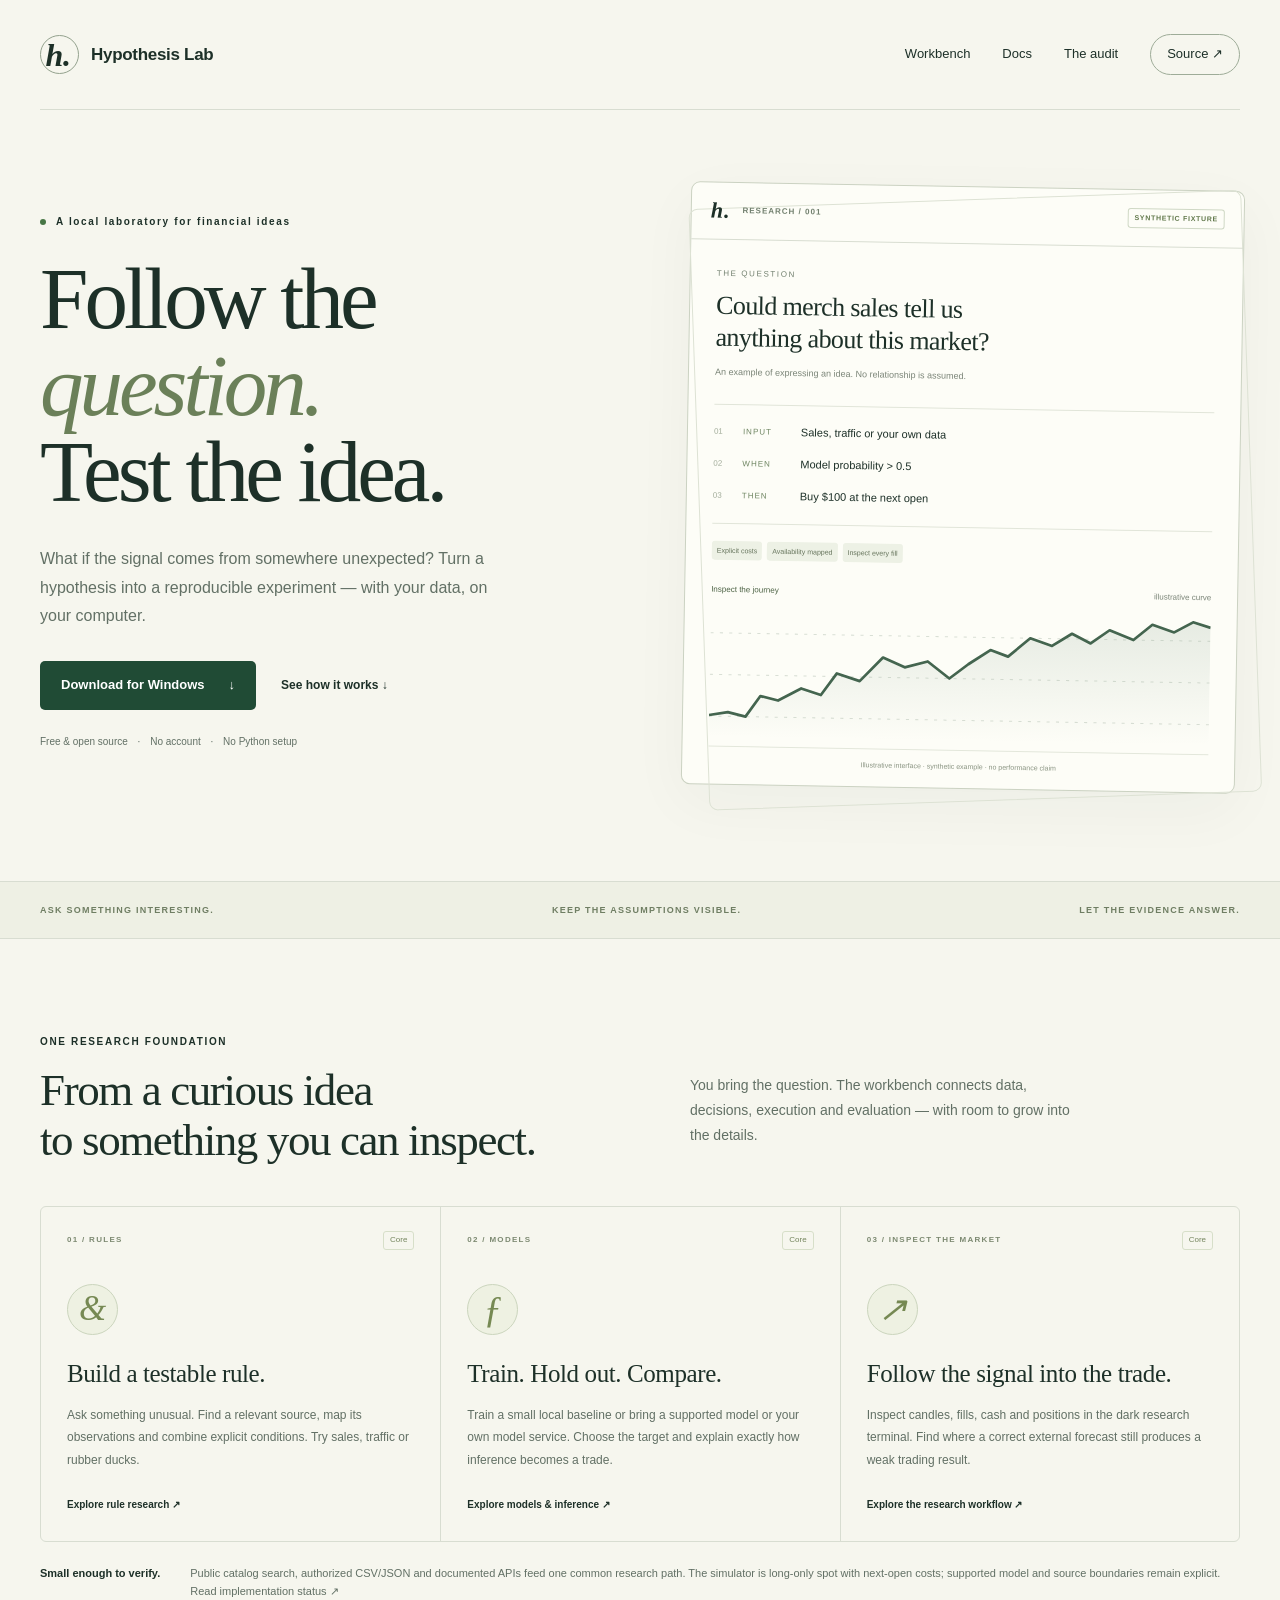
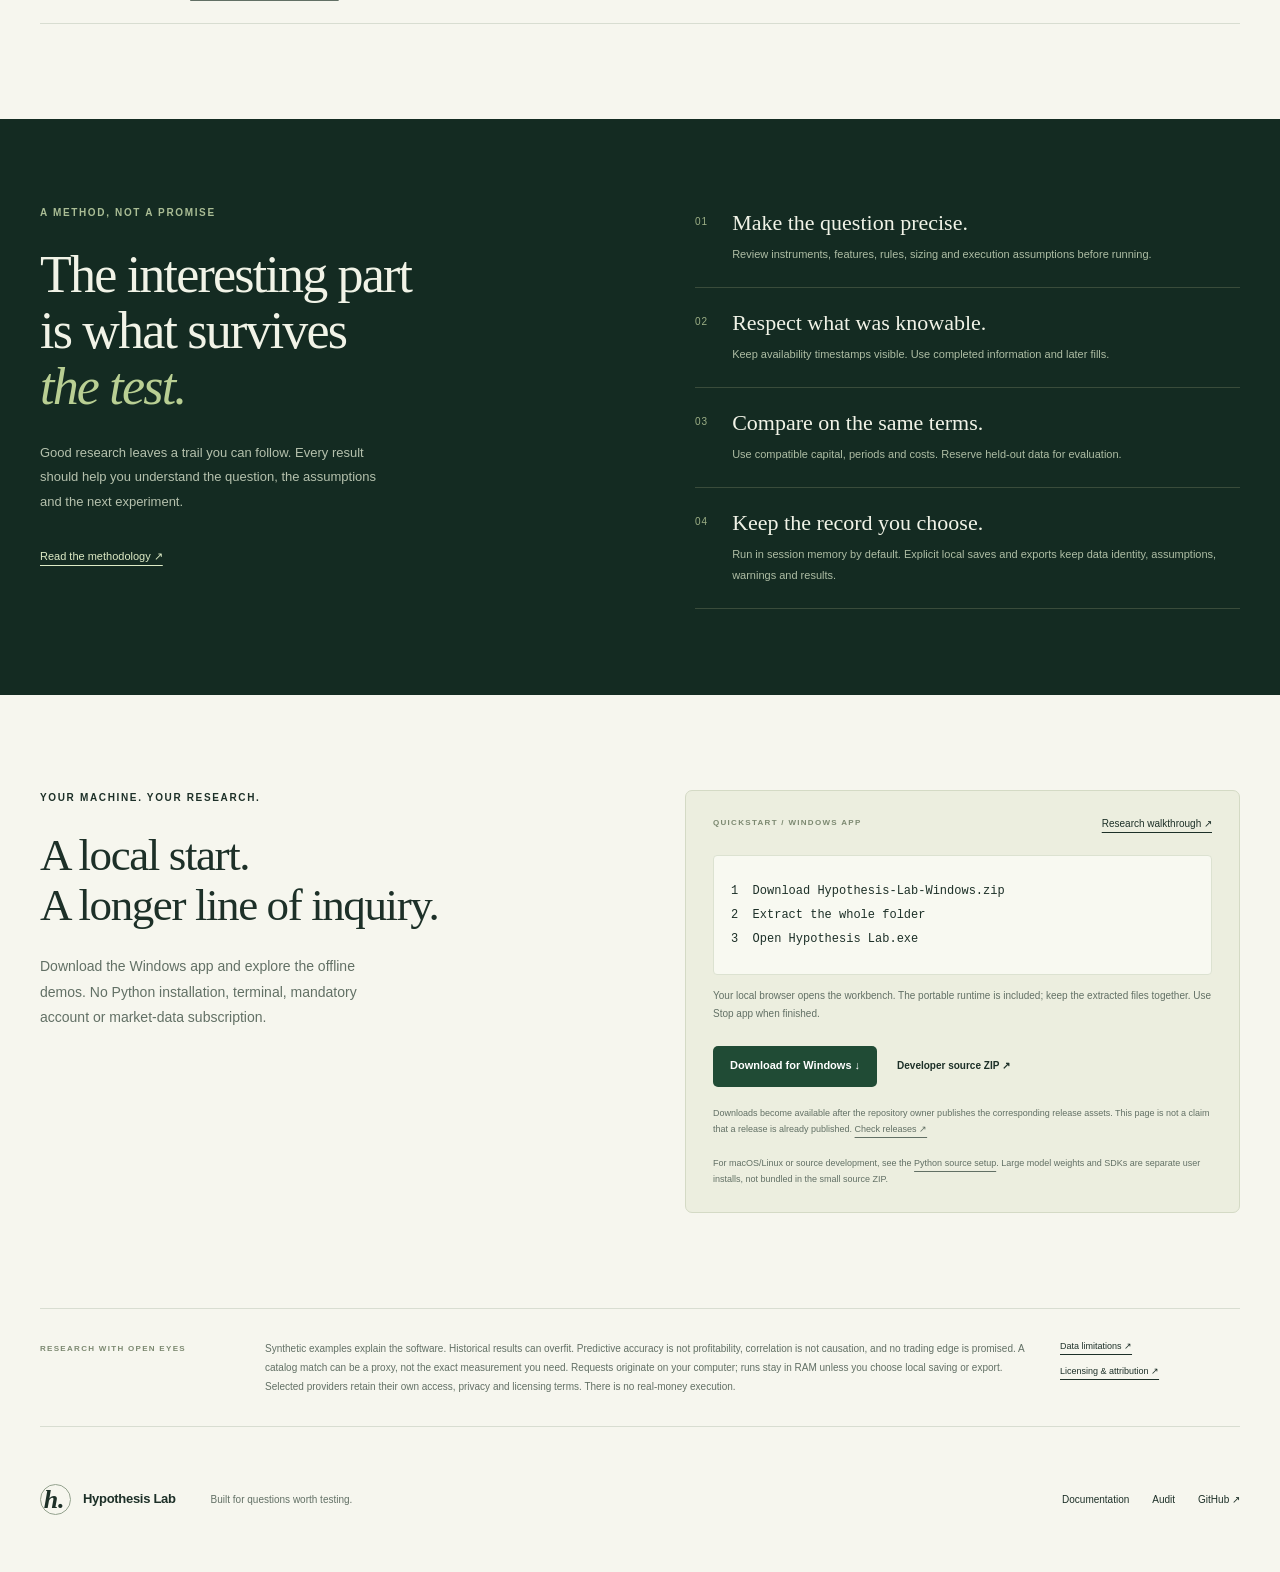
==== site/index.html @ ba2a7794 "New-Version" ====
<!doctype html>
<html lang="en">
<head>
  <meta charset="utf-8">
  <meta name="viewport" content="width=device-width, initial-scale=1">
  <meta name="description" content="Download a free Windows research workbench for unusual financial questions, your own data and models, and inspectable market simulations.">
  <meta name="theme-color" content="#14251f">
  <title>Hypothesis Lab — Follow the question.</title>
  <link rel="stylesheet" href="styles.css">
</head>
<body>
  <header class="topbar wrap">
    <a class="brand" href="index.html" aria-label="Hypothesis Lab home"><span class="mark">h.</span> Hypothesis Lab</a>
    <nav aria-label="Main navigation"><a href="#workbench">Workbench</a><a href="docs/quickstart.html">Docs</a><a href="audit.html">The audit</a><a class="nav-source" href="https://github.com/Cat-logo-in-github/Crypto-Trading-Strategy-Tester">Source <span aria-hidden="true">↗</span></a></nav>
  </header>
  <main>
    <section class="hero wrap">
      <div class="hero-copy">
        <p class="eyebrow"><span class="status-dot"></span> A local laboratory for financial ideas</p>
        <h1>Follow the<br><em>question.</em><br>Test the idea.</h1>
        <p class="hero-intro">What if the signal comes from somewhere unexpected? Turn a hypothesis into a reproducible experiment — with your data, on your computer.</p>
        <div class="hero-actions"><a class="button primary" href="https://github.com/Cat-logo-in-github/Crypto-Trading-Strategy-Tester/releases/latest/download/Hypothesis-Lab-Windows.zip">Download for Windows <span aria-hidden="true">↓</span></a><a class="text-link" href="#inside">See how it works <span aria-hidden="true">↓</span></a></div>
        <p class="hero-foot">Free & open source <span>·</span> No account <span>·</span> No Python setup</p>
      </div>
      <div class="specimen" aria-label="Illustrative strategy workspace using synthetic data">
        <div class="specimen-head"><span class="tiny-mark">h.</span><span>RESEARCH / 001</span><span class="fixture-pill">SYNTHETIC FIXTURE</span></div>
        <div class="specimen-body"><p class="specimen-label">THE QUESTION</p><h2>Could merch sales tell us<br>anything about this market?</h2><p class="specimen-caption">An example of expressing an idea. No relationship is assumed.</p>
          <div class="rule-lines"><div><span class="line-no">01</span><span>INPUT</span><b>Sales, traffic or your own data</b></div><div><span class="line-no">02</span><span>WHEN</span><b>Model probability &gt; 0.5</b></div><div><span class="line-no">03</span><span>THEN</span><b>Buy $100 at the next open</b></div></div>
          <div class="assumption-tags"><span>Explicit costs</span><span>Availability mapped</span><span>Inspect every fill</span></div>
          <div class="specimen-chart"><div class="chart-caption"><span>Inspect the journey</span><span>illustrative curve</span></div><svg viewBox="0 0 480 125" role="img" aria-labelledby="chart-title"><title id="chart-title">Illustrative line chart, not a backtest result</title><defs><linearGradient id="shade" x1="0" y1="0" x2="0" y2="1"><stop stop-color="#8ba491" stop-opacity=".2"/><stop offset="1" stop-color="#8ba491" stop-opacity="0"/></linearGradient></defs><path d="M0 25H480M0 65H480M0 105H480" stroke="#d9dfd5" stroke-dasharray="3 6"/><path d="M0 104 L18 101 35 105 49 85 66 89 88 77 107 83 122 62 144 69 166 46 187 55 209 49 230 65 248 51 269 37 286 43 307 25 328 32 347 20 365 29 383 16 406 25 424 10 445 17 463 7 480 12 L480 125H0Z" fill="url(#shade)"/><path d="M0 104 L18 101 35 105 49 85 66 89 88 77 107 83 122 62 144 69 166 46 187 55 209 49 230 65 248 51 269 37 286 43 307 25 328 32 347 20 365 29 383 16 406 25 424 10 445 17 463 7 480 12" fill="none" stroke="#44654f" stroke-width="2.6" stroke-linejoin="round"/></svg></div>
          <p class="demo-disclaimer">Illustrative interface · synthetic example · no performance claim</p>
        </div>
      </div>
    </section>
    <div class="principle-strip"><div class="wrap"><span>ASK SOMETHING INTERESTING.</span><span>KEEP THE ASSUMPTIONS VISIBLE.</span><span>LET THE EVIDENCE ANSWER.</span></div></div>
    <section class="section wrap" id="workbench">
      <div class="section-heading"><p class="eyebrow">ONE RESEARCH FOUNDATION</p><h2>From a curious idea<br>to something you can inspect.</h2><p>You bring the question. The workbench connects data, decisions, execution and evaluation — with room to grow into the details.</p></div>
      <div class="mode-grid">
        <article class="mode-card"><div class="card-top"><span class="card-index">01 / RULES</span><span class="capability">Core</span></div><div class="card-symbol" aria-hidden="true">&</div><h3>Build a testable rule.</h3><p>Ask something unusual. Find a relevant source, map its observations and combine explicit conditions. Try sales, traffic or rubber ducks.</p><a href="docs/strategy-development.html">Explore rule research <span aria-hidden="true">↗</span></a></article>
        <article class="mode-card"><div class="card-top"><span class="card-index">02 / MODELS</span><span class="capability">Core</span></div><div class="card-symbol model-symbol" aria-hidden="true">ƒ</div><h3>Train. Hold out. Compare.</h3><p>Train a small local baseline or bring a supported model or your own model service. Choose the target and explain exactly how inference becomes a trade.</p><a href="docs/model-inputs.html">Explore models & inference <span aria-hidden="true">↗</span></a></article>
        <article class="mode-card"><div class="card-top"><span class="card-index">03 / INSPECT THE MARKET</span><span class="capability">Core</span></div><div class="card-symbol" aria-hidden="true">↗</div><h3>Follow the signal into the trade.</h3><p>Inspect candles, fills, cash and positions in the dark research terminal. Find where a correct external forecast still produces a weak trading result.</p><a href="docs/research-workflow.html">Explore the research workflow <span aria-hidden="true">↗</span></a></article>
      </div>
      <div class="scope-note"><b>Small enough to verify.</b><p>Public catalog search, authorized CSV/JSON and documented APIs feed one common research path. The simulator is long-only spot with next-open costs; supported model and source boundaries remain explicit. <a href="status.html">Read implementation status ↗</a></p></div>
    </section>
    <section class="method-section" id="inside"><div class="wrap method-layout"><div><p class="eyebrow">A METHOD, NOT A PROMISE</p><h2>The interesting part<br>is what survives<br><em>the test.</em></h2><p>Good research leaves a trail you can follow. Every result should help you understand the question, the assumptions and the next experiment.</p><a class="light-link" href="docs/backtesting-methodology.html">Read the methodology ↗</a></div><ol class="method-steps"><li><span>01</span><div><h3>Make the question precise.</h3><p>Review instruments, features, rules, sizing and execution assumptions before running.</p></div></li><li><span>02</span><div><h3>Respect what was knowable.</h3><p>Keep availability timestamps visible. Use completed information and later fills.</p></div></li><li><span>03</span><div><h3>Compare on the same terms.</h3><p>Use compatible capital, periods and costs. Reserve held-out data for evaluation.</p></div></li><li><span>04</span><div><h3>Keep the record you choose.</h3><p>Run in session memory by default. Explicit local saves and exports keep data identity, assumptions, warnings and results.</p></div></li></ol></div></section>
    <section class="section wrap start-section" id="download"><div class="section-heading"><p class="eyebrow">YOUR MACHINE. YOUR RESEARCH.</p><h2>A local start.<br>A longer line of inquiry.</h2><p>Download the Windows app and explore the offline demos. No Python installation, terminal, mandatory account or market-data subscription.</p></div><div class="install-card"><div class="install-heading"><span class="card-index">QUICKSTART / WINDOWS APP</span><a href="docs/research-workflow.html">Research walkthrough ↗</a></div><pre><code>1  Download Hypothesis-Lab-Windows.zip
2  Extract the whole folder
3  Open Hypothesis Lab.exe</code></pre><p>Your local browser opens the workbench. The portable runtime is included; keep the extracted files together. Use Stop app when finished.</p><div class="install-links"><a class="button primary" href="https://github.com/Cat-logo-in-github/Crypto-Trading-Strategy-Tester/releases/latest/download/Hypothesis-Lab-Windows.zip">Download for Windows ↓</a><a class="text-link" href="https://github.com/Cat-logo-in-github/Crypto-Trading-Strategy-Tester/releases/latest/download/hypothesis-lab.zip">Developer source ZIP ↗</a></div><p class="release-note">Downloads become available after the repository owner publishes the corresponding release assets. This page is not a claim that a release is already published. <a href="https://github.com/Cat-logo-in-github/Crypto-Trading-Strategy-Tester/releases">Check releases ↗</a></p><p class="release-note">For macOS/Linux or source development, see the <a href="docs/quickstart.html">Python source setup</a>. Large model weights and SDKs are separate user installs, not bundled in the small source ZIP.</p></div></section>
    <section class="wrap honesty"><div class="honesty-label">RESEARCH WITH OPEN EYES</div><p>Synthetic examples explain the software. Historical results can overfit. Predictive accuracy is not profitability, correlation is not causation, and no trading edge is promised. A catalog match can be a proxy, not the exact measurement you need. Requests originate on your computer; runs stay in RAM unless you choose local saving or export. Selected providers retain their own access, privacy and licensing terms. There is no real-money execution.</p><div><a href="docs/data-providers.html">Data limitations ↗</a><a href="notice.html">Licensing & attribution ↗</a></div></section>
  </main>
  <footer class="footer wrap"><a class="brand" href="index.html"><span class="mark">h.</span> Hypothesis Lab</a><p>Built for questions worth testing.</p><nav aria-label="Footer"><a href="docs/quickstart.html">Documentation</a><a href="audit.html">Audit</a><a href="https://github.com/Cat-logo-in-github/Crypto-Trading-Strategy-Tester">GitHub ↗</a></nav></footer>
</body>
</html>
---- site/styles.css ----
:root{--ink:#1d3028;--muted:#627065;--paper:#f6f6ee;--line:#d8ddd1;--green:#204b35;--lime:#d4e49d;--serif:Georgia,'Times New Roman',serif;--sans:'Segoe UI',Arial,sans-serif}*{box-sizing:border-box}html{scroll-behavior:smooth}body{margin:0;background:var(--paper);color:var(--ink);font-family:var(--sans);font-size:16px;line-height:1.6}a{color:inherit;text-underline-offset:5px}button,a{-webkit-tap-highlight-color:transparent}a:focus-visible{outline:3px solid #8ca740;outline-offset:5px}.wrap{width:min(1200px,calc(100% - 80px));margin-inline:auto}.topbar{min-height:110px;display:flex;align-items:center;justify-content:space-between;border-bottom:1px solid var(--line)}.brand{display:flex;align-items:center;gap:12px;font-size:17px;font-weight:650;text-decoration:none;letter-spacing:-.3px}.mark{font:italic bold 32px var(--serif);display:inline-grid;place-items:center;width:39px;height:39px;border:1px solid #94a28e;border-radius:50%;line-height:1;padding-right:3px}.topbar nav,.footer nav{display:flex;align-items:center;gap:32px;font-size:13px}.topbar nav a,.footer nav a{text-decoration:none}.nav-source{border:1px solid #9eac98;padding:9px 16px;border-radius:24px}.hero{display:grid;grid-template-columns:1.03fr 1fr;gap:75px;align-items:center;padding-block:76px 92px}.eyebrow{display:flex;align-items:center;gap:10px;letter-spacing:1.65px;font-size:10px;font-weight:700;margin:0 0 26px}.status-dot{width:6px;height:6px;background:#477645;border-radius:50%}.hero h1{font-family:var(--serif);font-size:clamp(61px,6.8vw,87px);font-weight:400;line-height:.99;letter-spacing:-4px;margin:0 0 30px}.hero h1 em,.method-layout h2 em{font-weight:400;color:#6b8059}.hero-intro{max-width:450px;font-size:16px;color:var(--muted);line-height:1.8;margin-bottom:30px}.hero-actions{display:flex;gap:25px;align-items:center}.button{display:inline-flex;align-items:center;justify-content:center;gap:24px;text-decoration:none;font-size:13px;font-weight:600;border-radius:5px;padding:14px 21px;min-height:49px}.primary{background:var(--green);color:#fff}.primary:hover{background:#346044}.text-link{font-size:12px;font-weight:600;text-decoration:none}.hero-foot{font-size:10px;color:var(--muted);margin-top:24px}.hero-foot span{margin-inline:7px}.specimen{background:#fdfdf7;border:1px solid #cbd2c2;border-radius:9px;transform:rotate(1deg);box-shadow:0 18px 60px #1d30280a;position:relative}.specimen:before{content:'';position:absolute;inset:12px -13px -13px 12px;border:1px solid #dde2d4;border-radius:9px;z-index:-1;transform:rotate(-3deg)}.specimen-head{display:flex;gap:12px;align-items:center;padding:15px 19px;border-bottom:1px solid var(--line);font-size:8px;font-weight:700;letter-spacing:1px;color:#72806f}.tiny-mark{font:italic bold 22px var(--serif);color:var(--ink)}.fixture-pill{margin-left:auto;letter-spacing:.7px;border:1px solid #cfd8c5;padding:3px 6px;border-radius:3px;color:#61784b;font-size:7px}.specimen-body{padding:28px 26px 15px}.specimen-label{font-size:8px;letter-spacing:1.6px;color:#72806f;margin:0 0 9px}.specimen h2{font:400 26px/1.25 var(--serif);letter-spacing:-.6px;margin:0 0 10px}.specimen-caption{font-size:9px;color:#7b8578;margin:0 0 25px}.rule-lines{border-block:1px solid #e1e5d9;padding:11px 0}.rule-lines div{display:grid;grid-template-columns:20px 49px 1fr;align-items:center;gap:9px;min-height:32px;font-size:9px}.rule-lines div>span:nth-child(2){font-size:8px;color:#6e8561;letter-spacing:1px}.line-no{font-size:8px;color:#a3ad9b}.rule-lines b{font-weight:500;font-size:11px}.assumption-tags{display:flex;gap:5px;flex-wrap:wrap;margin-block:17px 22px}.assumption-tags span{font-size:7px;background:#edf1e5;border-radius:3px;padding:4px 5px;color:#66745c}.specimen-chart{padding-top:2px}.chart-caption{display:flex;justify-content:space-between;font-size:8px;color:#7b8578;margin-bottom:10px}.chart-caption span:first-child{color:#4d6345}.specimen-chart svg{width:100%;height:auto;display:block}.demo-disclaimer{font-size:7px;text-align:center;color:#8a9482;border-top:1px solid #e3e7db;padding-top:10px;margin:9px 0 0}.principle-strip{border-block:1px solid var(--line);background:#eef0e4}.principle-strip>div{display:flex;justify-content:space-between;gap:15px;padding-block:21px;font-size:9px;letter-spacing:1.25px;font-weight:600;color:#6f7e63}.section{padding-block:95px}.section-heading{display:grid;grid-template-columns:1fr 1fr;gap:12px 100px;margin-bottom:40px}.section-heading .eyebrow{grid-column:1/-1;margin-bottom:3px}.section-heading h2{font:400 45px/1.12 var(--serif);letter-spacing:-1.4px;margin:0}.section-heading>p:last-child{max-width:400px;color:var(--muted);font-size:14px;line-height:1.8;margin:8px 0}.mode-grid{display:grid;grid-template-columns:repeat(3,1fr);border:1px solid var(--line);border-radius:6px;overflow:hidden}.mode-card{padding:24px 26px 28px;display:flex;flex-direction:column;align-items:flex-start}.mode-card+.mode-card{border-left:1px solid var(--line)}.card-top{display:flex;align-items:center;justify-content:space-between;width:100%;gap:10px}.card-index{font-size:8px;letter-spacing:1.3px;color:#7c8971;font-weight:600}.capability{font-size:8px;color:#73845c;border:1px solid #d7dfc9;padding:2px 6px;border-radius:3px}.card-symbol{width:51px;height:51px;border:1px solid #cbd5bd;background:#eef1e2;border-radius:50%;display:grid;place-items:center;font:italic 35px var(--serif);margin-block:34px 24px;color:#768953}.model-symbol{font-size:38px}.mode-card h3{font:400 25px/1.2 var(--serif);letter-spacing:-.4px;margin:0 0 15px}.mode-card p{font-size:12px;line-height:1.9;color:var(--muted);margin:0 0 25px}.mode-card>a{font-size:10px;text-decoration:none;font-weight:600;margin-top:auto}.scope-note{display:flex;gap:30px;border-bottom:1px solid var(--line);padding:23px 0;font-size:11px}.scope-note b{white-space:nowrap;font-weight:600}.scope-note p{color:var(--muted);margin:0;font-size:11px}.scope-note a{white-space:nowrap}.method-section{background:#142b22;color:#f1f3e7;padding-block:86px}.method-layout{display:grid;grid-template-columns:1fr 1fr;gap:110px}.method-layout .eyebrow{color:#aabd95}.method-layout h2{font:400 52px/1.08 var(--serif);letter-spacing:-1.8px;margin:0 0 25px}.method-layout h2 em{color:#b9cf93}.method-layout>div>p:not(.eyebrow){font-size:13px;line-height:1.9;color:#b5c1ad;max-width:355px}.light-link{font-size:11px;display:inline-block;margin-top:20px;color:#deebc6}.method-steps{padding:0;margin:5px 0 0;list-style:none}.method-steps li{display:flex;gap:24px;border-bottom:1px solid #3a4c3b;padding:22px 0}.method-steps li:first-child{padding-top:0}.method-steps li>span{font-size:10px;color:#9caf86;letter-spacing:1px;padding-top:4px}.method-steps h3{font:400 22px var(--serif);margin:0 0 8px}.method-steps p{font-size:11px;color:#aebda4;line-height:1.9;margin:0}.start-section{display:grid;grid-template-columns:1fr 1fr;gap:90px}.start-section .section-heading{display:block;margin:0}.start-section .eyebrow{margin-bottom:24px}.start-section .section-heading>p:last-child{margin-top:24px;max-width:360px}.install-card{background:#eceedf;border:1px solid #d4dac5;border-radius:7px;padding:25px 27px}.install-heading{display:flex;justify-content:space-between;gap:10px;align-items:center}.install-heading>a{font-size:10px}.install-card pre{background:#f8f9f1;padding:23px 17px;border:1px solid #dce2d1;margin:23px 0 12px;border-radius:4px;overflow:auto;font-size:12px;line-height:2}.install-card>p{font-size:10px;color:var(--muted);line-height:1.8}.install-links{display:flex;align-items:center;gap:20px;margin-top:23px}.install-links .button{font-size:11px;padding:11px 17px;min-height:41px}.install-links .text-link{font-size:10px}.install-card .release-note{font-size:9px;margin:18px 0 0}.honesty{border-block:1px solid var(--line);display:grid;grid-template-columns:190px 1fr 180px;gap:35px;padding-block:30px}.honesty-label{font-size:8px;letter-spacing:1.3px;font-weight:700;padding-top:4px;color:#7c8971}.honesty>p{font-size:10px;color:var(--muted);margin:0;line-height:1.9}.honesty>div:last-child{display:flex;flex-direction:column;gap:10px;font-size:9px}.footer{min-height:145px;display:flex;align-items:center;gap:35px}.footer .brand{font-size:13px}.footer .mark{font-size:26px;width:31px;height:31px}.footer>p{font-size:10px;color:var(--muted)}.footer nav{margin-left:auto;font-size:10px;gap:23px}.doc-nav{max-width:1100px;margin:auto;padding:25px 30px;display:flex;align-items:center;justify-content:space-between;border-bottom:1px solid var(--line);gap:20px}.doc-nav nav{display:flex;gap:22px;font-size:12px}.doc-nav nav a{text-decoration:none}.doc-content{max-width:870px;padding:55px 30px 85px;margin:auto}.doc-content h1{font:400 47px/1.15 var(--serif);letter-spacing:-1px;margin:0 0 28px}.doc-content h2{font:400 30px var(--serif);margin:40px 0 15px}.doc-content h3{font:400 24px var(--serif);margin:27px 0 12px}.doc-content p,.doc-content li{font-size:14px;color:#52624e;line-height:1.9}.doc-content code{font-size:12px;background:#e9eddf;padding:2px 4px;border-radius:3px;color:#345131;overflow-wrap:anywhere}.doc-content pre{overflow:auto;padding:20px;background:#e9eddf;border:1px solid #d7dfc9;border-radius:5px;line-height:1.8}.doc-content pre code{padding:0;background:none}.table-wrap{overflow-x:auto;margin:24px 0}.doc-content table{border-collapse:collapse;font-size:12px;width:100%;line-height:1.7}.doc-content td{padding:13px 15px;vertical-align:top;border:1px solid var(--line)}.doc-content tr:first-child td{font-weight:600;background:#e9eddf}.doc-footer{max-width:1100px;margin:auto;padding:24px 30px 40px;border-top:1px solid var(--line);font-size:11px;color:var(--muted)}
@media(min-width:1500px){.hero{padding-block:95px 110px;gap:100px}.hero h1{font-size:94px}.specimen h2{font-size:30px}.specimen-body{padding:33px 30px 20px}.rule-lines div{min-height:36px}.rule-lines b{font-size:12px}}@media(max-width:1000px){.wrap{width:calc(100% - 48px)}.hero{gap:38px}.hero h1{font-size:67px;letter-spacing:-3px}.hero-intro{font-size:14px}.hero-actions{gap:16px}.hero-actions .button{font-size:11px;padding:13px}.specimen-body{padding:23px 20px 15px}.specimen h2{font-size:23px}.specimen-head{padding-inline:15px;gap:8px}.fixture-pill{font-size:6px}.rule-lines div{gap:6px;grid-template-columns:16px 43px 1fr}.rule-lines b{font-size:9px}.section-heading{gap:12px 50px}.mode-card{padding:22px 20px}.mode-card h3{font-size:23px}.method-layout,.start-section{gap:60px}.honesty{grid-template-columns:150px 1fr;gap:20px}.honesty>div:last-child{grid-column:2;flex-direction:row;gap:25px}.footer{gap:20px}.footer>p{display:none}}@media(max-width:720px){.wrap{width:calc(100% - 36px)}.topbar{min-height:82px}.brand{font-size:15px;gap:8px}.mark{width:32px;height:32px;font-size:27px}.topbar nav{gap:18px;font-size:11px}.topbar nav>a:first-child,.topbar nav>a:nth-child(3){display:none}.nav-source{padding:6px 11px}.hero{grid-template-columns:1fr;gap:50px;padding-block:45px 60px}.hero .eyebrow{font-size:8px;letter-spacing:1.2px}.hero h1{font-size:72px;line-height:.98;letter-spacing:-3.2px}.hero-intro{font-size:14px;max-width:450px}.hero-actions{gap:27px}.hero-actions .button{font-size:12px;padding:14px 18px}.hero-foot{font-size:8px}.hero-foot span{margin-inline:5px}.specimen{max-width:480px;transform:rotate(.5deg);width:calc(100% - 10px);margin-left:2px}.specimen h2{font-size:27px}.specimen-caption{font-size:9px}.rule-lines b{font-size:11px}.specimen-head{font-size:8px}.fixture-pill{font-size:7px}.specimen-body{padding:26px 23px 16px}.rule-lines div{grid-template-columns:20px 50px 1fr;min-height:34px}.assumption-tags span{font-size:7px}.principle-strip>div{flex-direction:column;gap:8px;text-align:center;align-items:center;font-size:8px;padding-block:17px}.section{padding-block:60px}.section-heading{display:block;margin-bottom:28px}.section-heading .eyebrow{margin-bottom:18px;font-size:8px}.section-heading h2{font-size:36px}.section-heading>p:last-child{font-size:13px;margin-top:20px}.mode-grid{grid-template-columns:1fr}.mode-card{padding:24px}.mode-card+.mode-card{border-left:0;border-top:1px solid var(--line)}.card-symbol{margin-block:22px 16px}.mode-card h3{font-size:27px}.mode-card p{max-width:430px;font-size:13px;margin-bottom:20px}.mode-card>a{font-size:11px}.scope-note{display:block;font-size:11px;padding-block:20px}.scope-note p{margin-top:8px;line-height:1.9}.method-section{padding-block:57px}.method-layout{grid-template-columns:1fr;gap:35px}.method-layout h2{font-size:44px}.method-steps li{padding-block:20px}.method-layout>div>p:not(.eyebrow){max-width:440px}.method-steps p{font-size:12px}.method-steps h3{font-size:24px}.start-section{grid-template-columns:1fr;gap:30px}.start-section .section-heading>p:last-child{max-width:450px}.install-card{padding:23px 20px}.install-card pre{font-size:11px}.install-links{gap:20px}.honesty{grid-template-columns:1fr;gap:16px;padding-block:27px}.honesty>p{font-size:11px}.honesty>div:last-child{grid-column:auto;font-size:10px}.footer{align-items:flex-start;flex-wrap:wrap;padding-block:30px;min-height:auto;gap:23px}.footer nav{margin-left:0;width:100%;gap:26px}.doc-nav{padding:20px;align-items:flex-start;flex-direction:column}.doc-nav nav{gap:20px;font-size:11px;flex-wrap:wrap}.doc-content{padding:38px 20px 60px}.doc-content h1{font-size:36px}.doc-content h2{font-size:27px}.doc-content p,.doc-content li{font-size:13px}.doc-content pre{padding:15px}.doc-content td{padding:10px;font-size:11px}.doc-footer{padding-inline:20px}}@media(prefers-reduced-motion:reduce){html{scroll-behavior:auto}}@media print{.topbar,.doc-nav,.doc-footer,.footer{display:none}.doc-content{max-width:none;padding:0}.doc-content pre,.doc-content table{break-inside:avoid}body{background:white}}
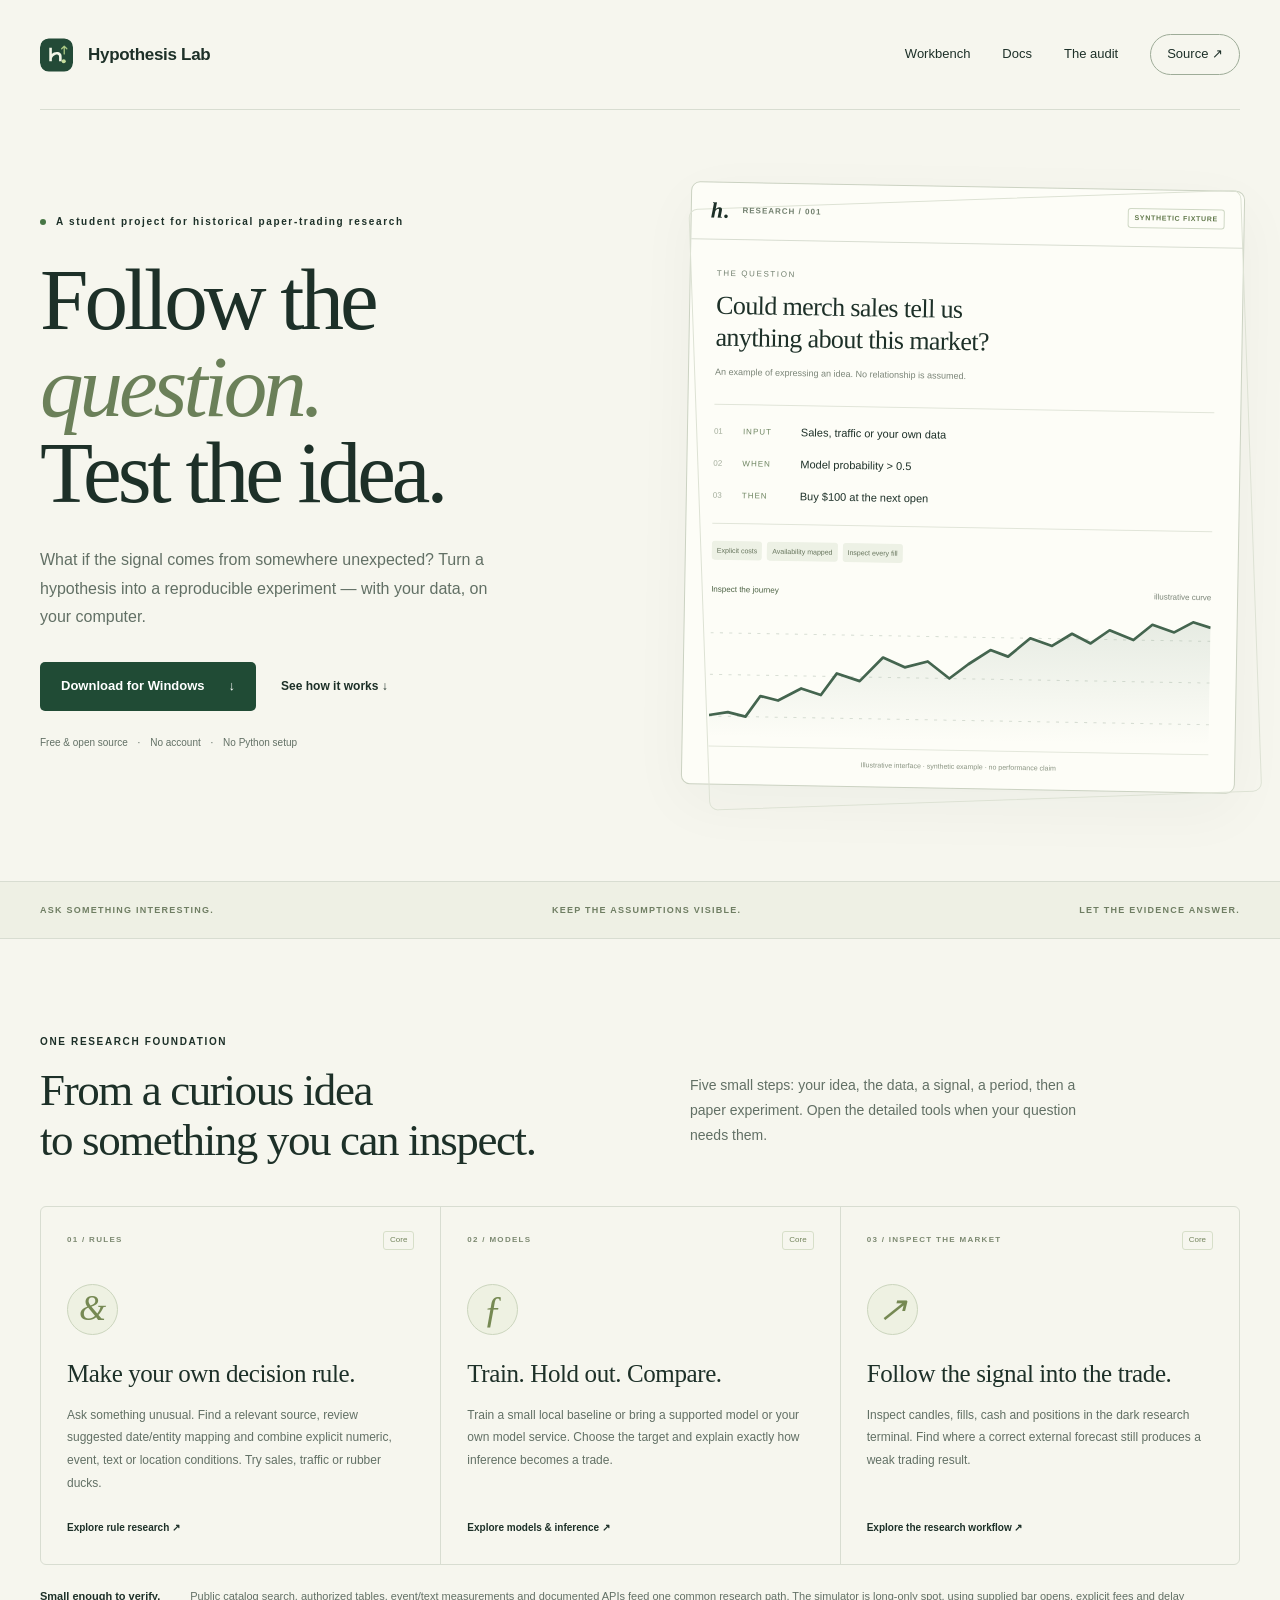
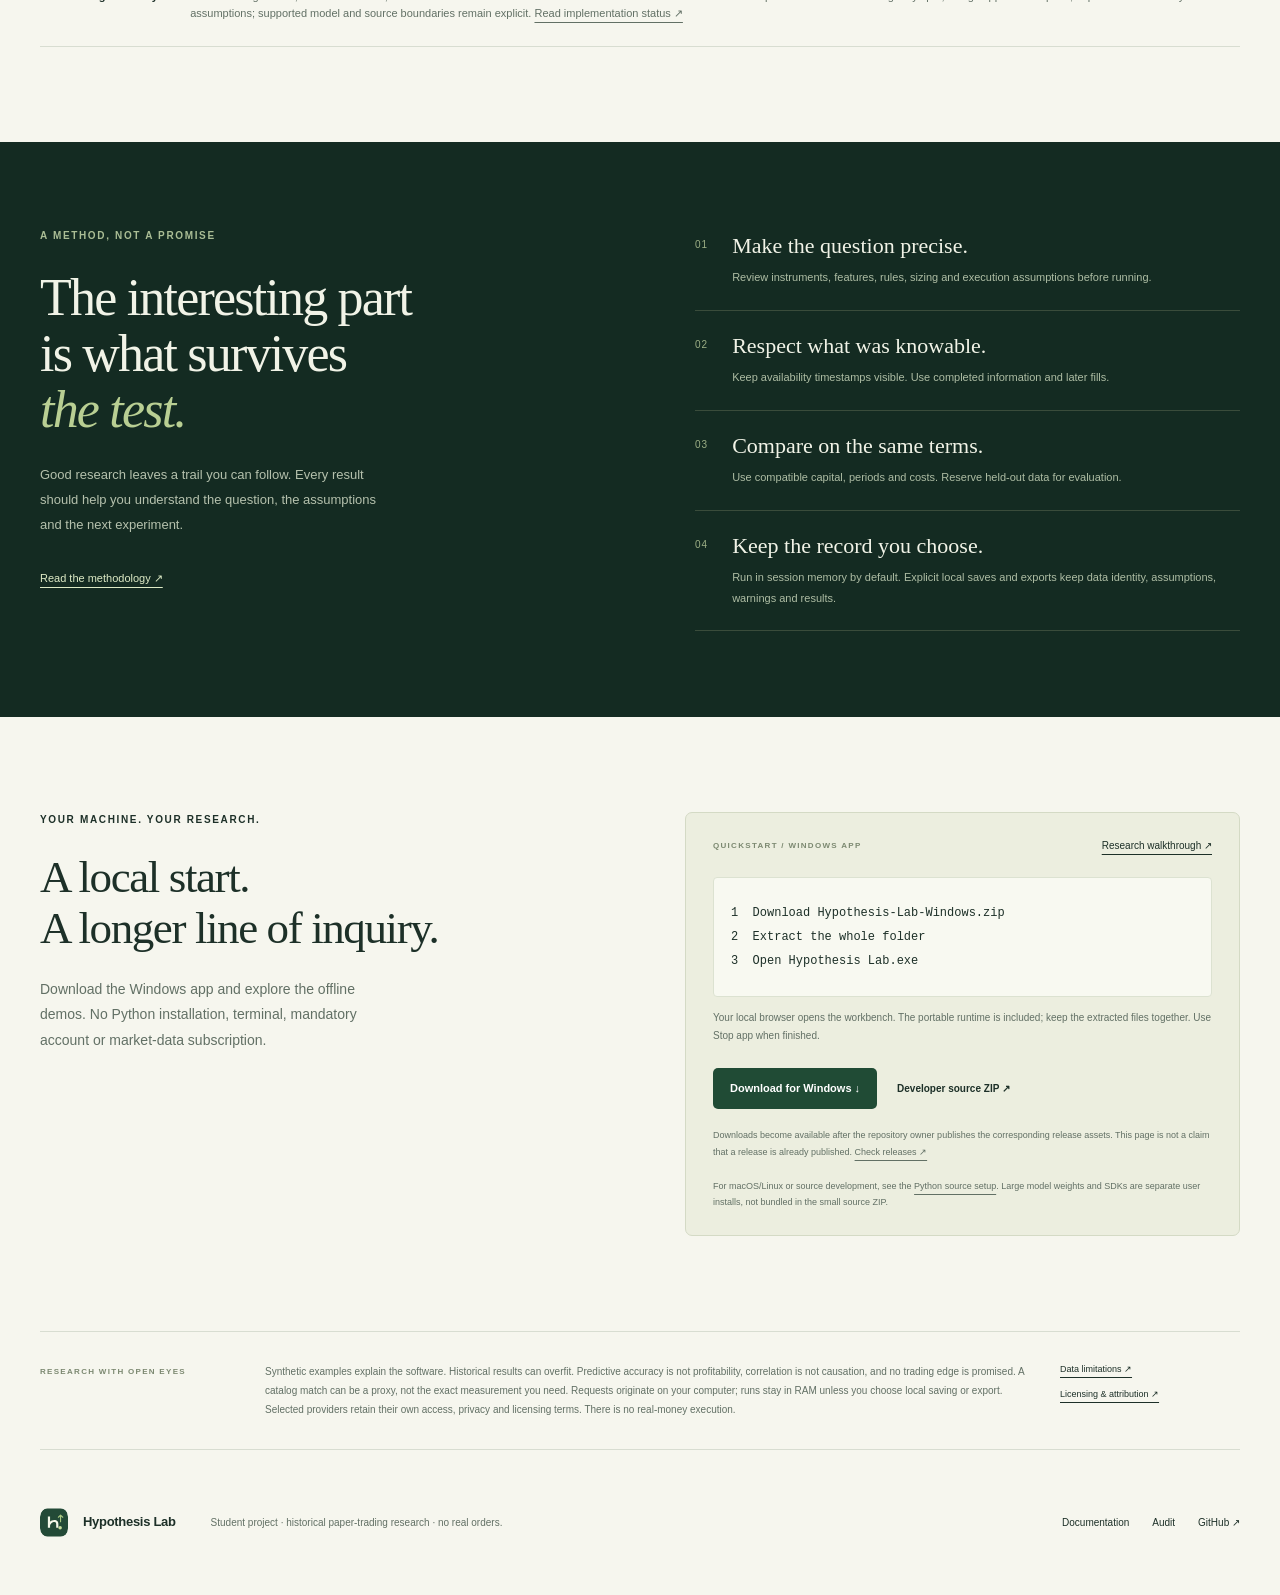
==== commit 191fd40a: "3rd new" ====
--- a/site/index.html
+++ b/site/index.html
@@ -6,17 +6,18 @@
   <meta name="description" content="Download a free Windows research workbench for unusual financial questions, your own data and models, and inspectable market simulations.">
   <meta name="theme-color" content="#14251f">
   <title>Hypothesis Lab — Follow the question.</title>
+  <link rel="icon" type="image/svg+xml" href="favicon.svg">
   <link rel="stylesheet" href="styles.css">
 </head>
 <body>
   <header class="topbar wrap">
-    <a class="brand" href="index.html" aria-label="Hypothesis Lab home"><span class="mark">h.</span> Hypothesis Lab</a>
+    <a class="brand" href="index.html" aria-label="Hypothesis Lab home"><img class="mark app-mark" src="favicon.svg" alt=""> Hypothesis Lab</a>
     <nav aria-label="Main navigation"><a href="#workbench">Workbench</a><a href="docs/quickstart.html">Docs</a><a href="audit.html">The audit</a><a class="nav-source" href="https://github.com/Cat-logo-in-github/Crypto-Trading-Strategy-Tester">Source <span aria-hidden="true">↗</span></a></nav>
   </header>
   <main>
     <section class="hero wrap">
       <div class="hero-copy">
-        <p class="eyebrow"><span class="status-dot"></span> A local laboratory for financial ideas</p>
+        <p class="eyebrow"><span class="status-dot"></span> A student project for historical paper-trading research</p>
         <h1>Follow the<br><em>question.</em><br>Test the idea.</h1>
         <p class="hero-intro">What if the signal comes from somewhere unexpected? Turn a hypothesis into a reproducible experiment — with your data, on your computer.</p>
         <div class="hero-actions"><a class="button primary" href="https://github.com/Cat-logo-in-github/Crypto-Trading-Strategy-Tester/releases/latest/download/Hypothesis-Lab-Windows.zip">Download for Windows <span aria-hidden="true">↓</span></a><a class="text-link" href="#inside">See how it works <span aria-hidden="true">↓</span></a></div>
@@ -34,13 +35,13 @@
     </section>
     <div class="principle-strip"><div class="wrap"><span>ASK SOMETHING INTERESTING.</span><span>KEEP THE ASSUMPTIONS VISIBLE.</span><span>LET THE EVIDENCE ANSWER.</span></div></div>
     <section class="section wrap" id="workbench">
-      <div class="section-heading"><p class="eyebrow">ONE RESEARCH FOUNDATION</p><h2>From a curious idea<br>to something you can inspect.</h2><p>You bring the question. The workbench connects data, decisions, execution and evaluation — with room to grow into the details.</p></div>
+      <div class="section-heading"><p class="eyebrow">ONE RESEARCH FOUNDATION</p><h2>From a curious idea<br>to something you can inspect.</h2><p>Five small steps: your idea, the data, a signal, a period, then a paper experiment. Open the detailed tools when your question needs them.</p></div>
       <div class="mode-grid">
-        <article class="mode-card"><div class="card-top"><span class="card-index">01 / RULES</span><span class="capability">Core</span></div><div class="card-symbol" aria-hidden="true">&</div><h3>Build a testable rule.</h3><p>Ask something unusual. Find a relevant source, map its observations and combine explicit conditions. Try sales, traffic or rubber ducks.</p><a href="docs/strategy-development.html">Explore rule research <span aria-hidden="true">↗</span></a></article>
+        <article class="mode-card"><div class="card-top"><span class="card-index">01 / RULES</span><span class="capability">Core</span></div><div class="card-symbol" aria-hidden="true">&</div><h3>Make your own decision rule.</h3><p>Ask something unusual. Find a relevant source, review suggested date/entity mapping and combine explicit numeric, event, text or location conditions. Try sales, traffic or rubber ducks.</p><a href="docs/strategy-development.html">Explore rule research <span aria-hidden="true">↗</span></a></article>
         <article class="mode-card"><div class="card-top"><span class="card-index">02 / MODELS</span><span class="capability">Core</span></div><div class="card-symbol model-symbol" aria-hidden="true">ƒ</div><h3>Train. Hold out. Compare.</h3><p>Train a small local baseline or bring a supported model or your own model service. Choose the target and explain exactly how inference becomes a trade.</p><a href="docs/model-inputs.html">Explore models & inference <span aria-hidden="true">↗</span></a></article>
         <article class="mode-card"><div class="card-top"><span class="card-index">03 / INSPECT THE MARKET</span><span class="capability">Core</span></div><div class="card-symbol" aria-hidden="true">↗</div><h3>Follow the signal into the trade.</h3><p>Inspect candles, fills, cash and positions in the dark research terminal. Find where a correct external forecast still produces a weak trading result.</p><a href="docs/research-workflow.html">Explore the research workflow <span aria-hidden="true">↗</span></a></article>
       </div>
-      <div class="scope-note"><b>Small enough to verify.</b><p>Public catalog search, authorized CSV/JSON and documented APIs feed one common research path. The simulator is long-only spot with next-open costs; supported model and source boundaries remain explicit. <a href="status.html">Read implementation status ↗</a></p></div>
+      <div class="scope-note"><b>Small enough to verify.</b><p>Public catalog search, authorized tables, event/text measurements and documented APIs feed one common research path. The simulator is long-only spot, using supplied bar opens, explicit fees and delay assumptions; supported model and source boundaries remain explicit. <a href="status.html">Read implementation status ↗</a></p></div>
     </section>
     <section class="method-section" id="inside"><div class="wrap method-layout"><div><p class="eyebrow">A METHOD, NOT A PROMISE</p><h2>The interesting part<br>is what survives<br><em>the test.</em></h2><p>Good research leaves a trail you can follow. Every result should help you understand the question, the assumptions and the next experiment.</p><a class="light-link" href="docs/backtesting-methodology.html">Read the methodology ↗</a></div><ol class="method-steps"><li><span>01</span><div><h3>Make the question precise.</h3><p>Review instruments, features, rules, sizing and execution assumptions before running.</p></div></li><li><span>02</span><div><h3>Respect what was knowable.</h3><p>Keep availability timestamps visible. Use completed information and later fills.</p></div></li><li><span>03</span><div><h3>Compare on the same terms.</h3><p>Use compatible capital, periods and costs. Reserve held-out data for evaluation.</p></div></li><li><span>04</span><div><h3>Keep the record you choose.</h3><p>Run in session memory by default. Explicit local saves and exports keep data identity, assumptions, warnings and results.</p></div></li></ol></div></section>
     <section class="section wrap start-section" id="download"><div class="section-heading"><p class="eyebrow">YOUR MACHINE. YOUR RESEARCH.</p><h2>A local start.<br>A longer line of inquiry.</h2><p>Download the Windows app and explore the offline demos. No Python installation, terminal, mandatory account or market-data subscription.</p></div><div class="install-card"><div class="install-heading"><span class="card-index">QUICKSTART / WINDOWS APP</span><a href="docs/research-workflow.html">Research walkthrough ↗</a></div><pre><code>1  Download Hypothesis-Lab-Windows.zip
@@ -48,6 +49,6 @@
 3  Open Hypothesis Lab.exe</code></pre><p>Your local browser opens the workbench. The portable runtime is included; keep the extracted files together. Use Stop app when finished.</p><div class="install-links"><a class="button primary" href="https://github.com/Cat-logo-in-github/Crypto-Trading-Strategy-Tester/releases/latest/download/Hypothesis-Lab-Windows.zip">Download for Windows ↓</a><a class="text-link" href="https://github.com/Cat-logo-in-github/Crypto-Trading-Strategy-Tester/releases/latest/download/hypothesis-lab.zip">Developer source ZIP ↗</a></div><p class="release-note">Downloads become available after the repository owner publishes the corresponding release assets. This page is not a claim that a release is already published. <a href="https://github.com/Cat-logo-in-github/Crypto-Trading-Strategy-Tester/releases">Check releases ↗</a></p><p class="release-note">For macOS/Linux or source development, see the <a href="docs/quickstart.html">Python source setup</a>. Large model weights and SDKs are separate user installs, not bundled in the small source ZIP.</p></div></section>
     <section class="wrap honesty"><div class="honesty-label">RESEARCH WITH OPEN EYES</div><p>Synthetic examples explain the software. Historical results can overfit. Predictive accuracy is not profitability, correlation is not causation, and no trading edge is promised. A catalog match can be a proxy, not the exact measurement you need. Requests originate on your computer; runs stay in RAM unless you choose local saving or export. Selected providers retain their own access, privacy and licensing terms. There is no real-money execution.</p><div><a href="docs/data-providers.html">Data limitations ↗</a><a href="notice.html">Licensing & attribution ↗</a></div></section>
   </main>
-  <footer class="footer wrap"><a class="brand" href="index.html"><span class="mark">h.</span> Hypothesis Lab</a><p>Built for questions worth testing.</p><nav aria-label="Footer"><a href="docs/quickstart.html">Documentation</a><a href="audit.html">Audit</a><a href="https://github.com/Cat-logo-in-github/Crypto-Trading-Strategy-Tester">GitHub ↗</a></nav></footer>
+  <footer class="footer wrap"><a class="brand" href="index.html"><img class="mark app-mark" src="favicon.svg" alt=""> Hypothesis Lab</a><p>Student project · historical paper-trading research · no real orders.</p><nav aria-label="Footer"><a href="docs/quickstart.html">Documentation</a><a href="audit.html">Audit</a><a href="https://github.com/Cat-logo-in-github/Crypto-Trading-Strategy-Tester">GitHub ↗</a></nav></footer>
 </body>
 </html>
--- a/site/styles.css
+++ b/site/styles.css
@@ -1,2 +1,4 @@
 :root{--ink:#1d3028;--muted:#627065;--paper:#f6f6ee;--line:#d8ddd1;--green:#204b35;--lime:#d4e49d;--serif:Georgia,'Times New Roman',serif;--sans:'Segoe UI',Arial,sans-serif}*{box-sizing:border-box}html{scroll-behavior:smooth}body{margin:0;background:var(--paper);color:var(--ink);font-family:var(--sans);font-size:16px;line-height:1.6}a{color:inherit;text-underline-offset:5px}button,a{-webkit-tap-highlight-color:transparent}a:focus-visible{outline:3px solid #8ca740;outline-offset:5px}.wrap{width:min(1200px,calc(100% - 80px));margin-inline:auto}.topbar{min-height:110px;display:flex;align-items:center;justify-content:space-between;border-bottom:1px solid var(--line)}.brand{display:flex;align-items:center;gap:12px;font-size:17px;font-weight:650;text-decoration:none;letter-spacing:-.3px}.mark{font:italic bold 32px var(--serif);display:inline-grid;place-items:center;width:39px;height:39px;border:1px solid #94a28e;border-radius:50%;line-height:1;padding-right:3px}.topbar nav,.footer nav{display:flex;align-items:center;gap:32px;font-size:13px}.topbar nav a,.footer nav a{text-decoration:none}.nav-source{border:1px solid #9eac98;padding:9px 16px;border-radius:24px}.hero{display:grid;grid-template-columns:1.03fr 1fr;gap:75px;align-items:center;padding-block:76px 92px}.eyebrow{display:flex;align-items:center;gap:10px;letter-spacing:1.65px;font-size:10px;font-weight:700;margin:0 0 26px}.status-dot{width:6px;height:6px;background:#477645;border-radius:50%}.hero h1{font-family:var(--serif);font-size:clamp(61px,6.8vw,87px);font-weight:400;line-height:.99;letter-spacing:-4px;margin:0 0 30px}.hero h1 em,.method-layout h2 em{font-weight:400;color:#6b8059}.hero-intro{max-width:450px;font-size:16px;color:var(--muted);line-height:1.8;margin-bottom:30px}.hero-actions{display:flex;gap:25px;align-items:center}.button{display:inline-flex;align-items:center;justify-content:center;gap:24px;text-decoration:none;font-size:13px;font-weight:600;border-radius:5px;padding:14px 21px;min-height:49px}.primary{background:var(--green);color:#fff}.primary:hover{background:#346044}.text-link{font-size:12px;font-weight:600;text-decoration:none}.hero-foot{font-size:10px;color:var(--muted);margin-top:24px}.hero-foot span{margin-inline:7px}.specimen{background:#fdfdf7;border:1px solid #cbd2c2;border-radius:9px;transform:rotate(1deg);box-shadow:0 18px 60px #1d30280a;position:relative}.specimen:before{content:'';position:absolute;inset:12px -13px -13px 12px;border:1px solid #dde2d4;border-radius:9px;z-index:-1;transform:rotate(-3deg)}.specimen-head{display:flex;gap:12px;align-items:center;padding:15px 19px;border-bottom:1px solid var(--line);font-size:8px;font-weight:700;letter-spacing:1px;color:#72806f}.tiny-mark{font:italic bold 22px var(--serif);color:var(--ink)}.fixture-pill{margin-left:auto;letter-spacing:.7px;border:1px solid #cfd8c5;padding:3px 6px;border-radius:3px;color:#61784b;font-size:7px}.specimen-body{padding:28px 26px 15px}.specimen-label{font-size:8px;letter-spacing:1.6px;color:#72806f;margin:0 0 9px}.specimen h2{font:400 26px/1.25 var(--serif);letter-spacing:-.6px;margin:0 0 10px}.specimen-caption{font-size:9px;color:#7b8578;margin:0 0 25px}.rule-lines{border-block:1px solid #e1e5d9;padding:11px 0}.rule-lines div{display:grid;grid-template-columns:20px 49px 1fr;align-items:center;gap:9px;min-height:32px;font-size:9px}.rule-lines div>span:nth-child(2){font-size:8px;color:#6e8561;letter-spacing:1px}.line-no{font-size:8px;color:#a3ad9b}.rule-lines b{font-weight:500;font-size:11px}.assumption-tags{display:flex;gap:5px;flex-wrap:wrap;margin-block:17px 22px}.assumption-tags span{font-size:7px;background:#edf1e5;border-radius:3px;padding:4px 5px;color:#66745c}.specimen-chart{padding-top:2px}.chart-caption{display:flex;justify-content:space-between;font-size:8px;color:#7b8578;margin-bottom:10px}.chart-caption span:first-child{color:#4d6345}.specimen-chart svg{width:100%;height:auto;display:block}.demo-disclaimer{font-size:7px;text-align:center;color:#8a9482;border-top:1px solid #e3e7db;padding-top:10px;margin:9px 0 0}.principle-strip{border-block:1px solid var(--line);background:#eef0e4}.principle-strip>div{display:flex;justify-content:space-between;gap:15px;padding-block:21px;font-size:9px;letter-spacing:1.25px;font-weight:600;color:#6f7e63}.section{padding-block:95px}.section-heading{display:grid;grid-template-columns:1fr 1fr;gap:12px 100px;margin-bottom:40px}.section-heading .eyebrow{grid-column:1/-1;margin-bottom:3px}.section-heading h2{font:400 45px/1.12 var(--serif);letter-spacing:-1.4px;margin:0}.section-heading>p:last-child{max-width:400px;color:var(--muted);font-size:14px;line-height:1.8;margin:8px 0}.mode-grid{display:grid;grid-template-columns:repeat(3,1fr);border:1px solid var(--line);border-radius:6px;overflow:hidden}.mode-card{padding:24px 26px 28px;display:flex;flex-direction:column;align-items:flex-start}.mode-card+.mode-card{border-left:1px solid var(--line)}.card-top{display:flex;align-items:center;justify-content:space-between;width:100%;gap:10px}.card-index{font-size:8px;letter-spacing:1.3px;color:#7c8971;font-weight:600}.capability{font-size:8px;color:#73845c;border:1px solid #d7dfc9;padding:2px 6px;border-radius:3px}.card-symbol{width:51px;height:51px;border:1px solid #cbd5bd;background:#eef1e2;border-radius:50%;display:grid;place-items:center;font:italic 35px var(--serif);margin-block:34px 24px;color:#768953}.model-symbol{font-size:38px}.mode-card h3{font:400 25px/1.2 var(--serif);letter-spacing:-.4px;margin:0 0 15px}.mode-card p{font-size:12px;line-height:1.9;color:var(--muted);margin:0 0 25px}.mode-card>a{font-size:10px;text-decoration:none;font-weight:600;margin-top:auto}.scope-note{display:flex;gap:30px;border-bottom:1px solid var(--line);padding:23px 0;font-size:11px}.scope-note b{white-space:nowrap;font-weight:600}.scope-note p{color:var(--muted);margin:0;font-size:11px}.scope-note a{white-space:nowrap}.method-section{background:#142b22;color:#f1f3e7;padding-block:86px}.method-layout{display:grid;grid-template-columns:1fr 1fr;gap:110px}.method-layout .eyebrow{color:#aabd95}.method-layout h2{font:400 52px/1.08 var(--serif);letter-spacing:-1.8px;margin:0 0 25px}.method-layout h2 em{color:#b9cf93}.method-layout>div>p:not(.eyebrow){font-size:13px;line-height:1.9;color:#b5c1ad;max-width:355px}.light-link{font-size:11px;display:inline-block;margin-top:20px;color:#deebc6}.method-steps{padding:0;margin:5px 0 0;list-style:none}.method-steps li{display:flex;gap:24px;border-bottom:1px solid #3a4c3b;padding:22px 0}.method-steps li:first-child{padding-top:0}.method-steps li>span{font-size:10px;color:#9caf86;letter-spacing:1px;padding-top:4px}.method-steps h3{font:400 22px var(--serif);margin:0 0 8px}.method-steps p{font-size:11px;color:#aebda4;line-height:1.9;margin:0}.start-section{display:grid;grid-template-columns:1fr 1fr;gap:90px}.start-section .section-heading{display:block;margin:0}.start-section .eyebrow{margin-bottom:24px}.start-section .section-heading>p:last-child{margin-top:24px;max-width:360px}.install-card{background:#eceedf;border:1px solid #d4dac5;border-radius:7px;padding:25px 27px}.install-heading{display:flex;justify-content:space-between;gap:10px;align-items:center}.install-heading>a{font-size:10px}.install-card pre{background:#f8f9f1;padding:23px 17px;border:1px solid #dce2d1;margin:23px 0 12px;border-radius:4px;overflow:auto;font-size:12px;line-height:2}.install-card>p{font-size:10px;color:var(--muted);line-height:1.8}.install-links{display:flex;align-items:center;gap:20px;margin-top:23px}.install-links .button{font-size:11px;padding:11px 17px;min-height:41px}.install-links .text-link{font-size:10px}.install-card .release-note{font-size:9px;margin:18px 0 0}.honesty{border-block:1px solid var(--line);display:grid;grid-template-columns:190px 1fr 180px;gap:35px;padding-block:30px}.honesty-label{font-size:8px;letter-spacing:1.3px;font-weight:700;padding-top:4px;color:#7c8971}.honesty>p{font-size:10px;color:var(--muted);margin:0;line-height:1.9}.honesty>div:last-child{display:flex;flex-direction:column;gap:10px;font-size:9px}.footer{min-height:145px;display:flex;align-items:center;gap:35px}.footer .brand{font-size:13px}.footer .mark{font-size:26px;width:31px;height:31px}.footer>p{font-size:10px;color:var(--muted)}.footer nav{margin-left:auto;font-size:10px;gap:23px}.doc-nav{max-width:1100px;margin:auto;padding:25px 30px;display:flex;align-items:center;justify-content:space-between;border-bottom:1px solid var(--line);gap:20px}.doc-nav nav{display:flex;gap:22px;font-size:12px}.doc-nav nav a{text-decoration:none}.doc-content{max-width:870px;padding:55px 30px 85px;margin:auto}.doc-content h1{font:400 47px/1.15 var(--serif);letter-spacing:-1px;margin:0 0 28px}.doc-content h2{font:400 30px var(--serif);margin:40px 0 15px}.doc-content h3{font:400 24px var(--serif);margin:27px 0 12px}.doc-content p,.doc-content li{font-size:14px;color:#52624e;line-height:1.9}.doc-content code{font-size:12px;background:#e9eddf;padding:2px 4px;border-radius:3px;color:#345131;overflow-wrap:anywhere}.doc-content pre{overflow:auto;padding:20px;background:#e9eddf;border:1px solid #d7dfc9;border-radius:5px;line-height:1.8}.doc-content pre code{padding:0;background:none}.table-wrap{overflow-x:auto;margin:24px 0}.doc-content table{border-collapse:collapse;font-size:12px;width:100%;line-height:1.7}.doc-content td{padding:13px 15px;vertical-align:top;border:1px solid var(--line)}.doc-content tr:first-child td{font-weight:600;background:#e9eddf}.doc-footer{max-width:1100px;margin:auto;padding:24px 30px 40px;border-top:1px solid var(--line);font-size:11px;color:var(--muted)}
 @media(min-width:1500px){.hero{padding-block:95px 110px;gap:100px}.hero h1{font-size:94px}.specimen h2{font-size:30px}.specimen-body{padding:33px 30px 20px}.rule-lines div{min-height:36px}.rule-lines b{font-size:12px}}@media(max-width:1000px){.wrap{width:calc(100% - 48px)}.hero{gap:38px}.hero h1{font-size:67px;letter-spacing:-3px}.hero-intro{font-size:14px}.hero-actions{gap:16px}.hero-actions .button{font-size:11px;padding:13px}.specimen-body{padding:23px 20px 15px}.specimen h2{font-size:23px}.specimen-head{padding-inline:15px;gap:8px}.fixture-pill{font-size:6px}.rule-lines div{gap:6px;grid-template-columns:16px 43px 1fr}.rule-lines b{font-size:9px}.section-heading{gap:12px 50px}.mode-card{padding:22px 20px}.mode-card h3{font-size:23px}.method-layout,.start-section{gap:60px}.honesty{grid-template-columns:150px 1fr;gap:20px}.honesty>div:last-child{grid-column:2;flex-direction:row;gap:25px}.footer{gap:20px}.footer>p{display:none}}@media(max-width:720px){.wrap{width:calc(100% - 36px)}.topbar{min-height:82px}.brand{font-size:15px;gap:8px}.mark{width:32px;height:32px;font-size:27px}.topbar nav{gap:18px;font-size:11px}.topbar nav>a:first-child,.topbar nav>a:nth-child(3){display:none}.nav-source{padding:6px 11px}.hero{grid-template-columns:1fr;gap:50px;padding-block:45px 60px}.hero .eyebrow{font-size:8px;letter-spacing:1.2px}.hero h1{font-size:72px;line-height:.98;letter-spacing:-3.2px}.hero-intro{font-size:14px;max-width:450px}.hero-actions{gap:27px}.hero-actions .button{font-size:12px;padding:14px 18px}.hero-foot{font-size:8px}.hero-foot span{margin-inline:5px}.specimen{max-width:480px;transform:rotate(.5deg);width:calc(100% - 10px);margin-left:2px}.specimen h2{font-size:27px}.specimen-caption{font-size:9px}.rule-lines b{font-size:11px}.specimen-head{font-size:8px}.fixture-pill{font-size:7px}.specimen-body{padding:26px 23px 16px}.rule-lines div{grid-template-columns:20px 50px 1fr;min-height:34px}.assumption-tags span{font-size:7px}.principle-strip>div{flex-direction:column;gap:8px;text-align:center;align-items:center;font-size:8px;padding-block:17px}.section{padding-block:60px}.section-heading{display:block;margin-bottom:28px}.section-heading .eyebrow{margin-bottom:18px;font-size:8px}.section-heading h2{font-size:36px}.section-heading>p:last-child{font-size:13px;margin-top:20px}.mode-grid{grid-template-columns:1fr}.mode-card{padding:24px}.mode-card+.mode-card{border-left:0;border-top:1px solid var(--line)}.card-symbol{margin-block:22px 16px}.mode-card h3{font-size:27px}.mode-card p{max-width:430px;font-size:13px;margin-bottom:20px}.mode-card>a{font-size:11px}.scope-note{display:block;font-size:11px;padding-block:20px}.scope-note p{margin-top:8px;line-height:1.9}.method-section{padding-block:57px}.method-layout{grid-template-columns:1fr;gap:35px}.method-layout h2{font-size:44px}.method-steps li{padding-block:20px}.method-layout>div>p:not(.eyebrow){max-width:440px}.method-steps p{font-size:12px}.method-steps h3{font-size:24px}.start-section{grid-template-columns:1fr;gap:30px}.start-section .section-heading>p:last-child{max-width:450px}.install-card{padding:23px 20px}.install-card pre{font-size:11px}.install-links{gap:20px}.honesty{grid-template-columns:1fr;gap:16px;padding-block:27px}.honesty>p{font-size:11px}.honesty>div:last-child{grid-column:auto;font-size:10px}.footer{align-items:flex-start;flex-wrap:wrap;padding-block:30px;min-height:auto;gap:23px}.footer nav{margin-left:0;width:100%;gap:26px}.doc-nav{padding:20px;align-items:flex-start;flex-direction:column}.doc-nav nav{gap:20px;font-size:11px;flex-wrap:wrap}.doc-content{padding:38px 20px 60px}.doc-content h1{font-size:36px}.doc-content h2{font-size:27px}.doc-content p,.doc-content li{font-size:13px}.doc-content pre{padding:15px}.doc-content td{padding:10px;font-size:11px}.doc-footer{padding-inline:20px}}@media(prefers-reduced-motion:reduce){html{scroll-behavior:auto}}@media print{.topbar,.doc-nav,.doc-footer,.footer{display:none}.doc-content{max-width:none;padding:0}.doc-content pre,.doc-content table{break-inside:avoid}body{background:white}}
+
+.app-mark{width:36px;height:36px;display:block;border:0;background:transparent;border-radius:10px}.hero .eyebrow{line-height:1.8}.footer>p{max-width:360px;line-height:1.8}
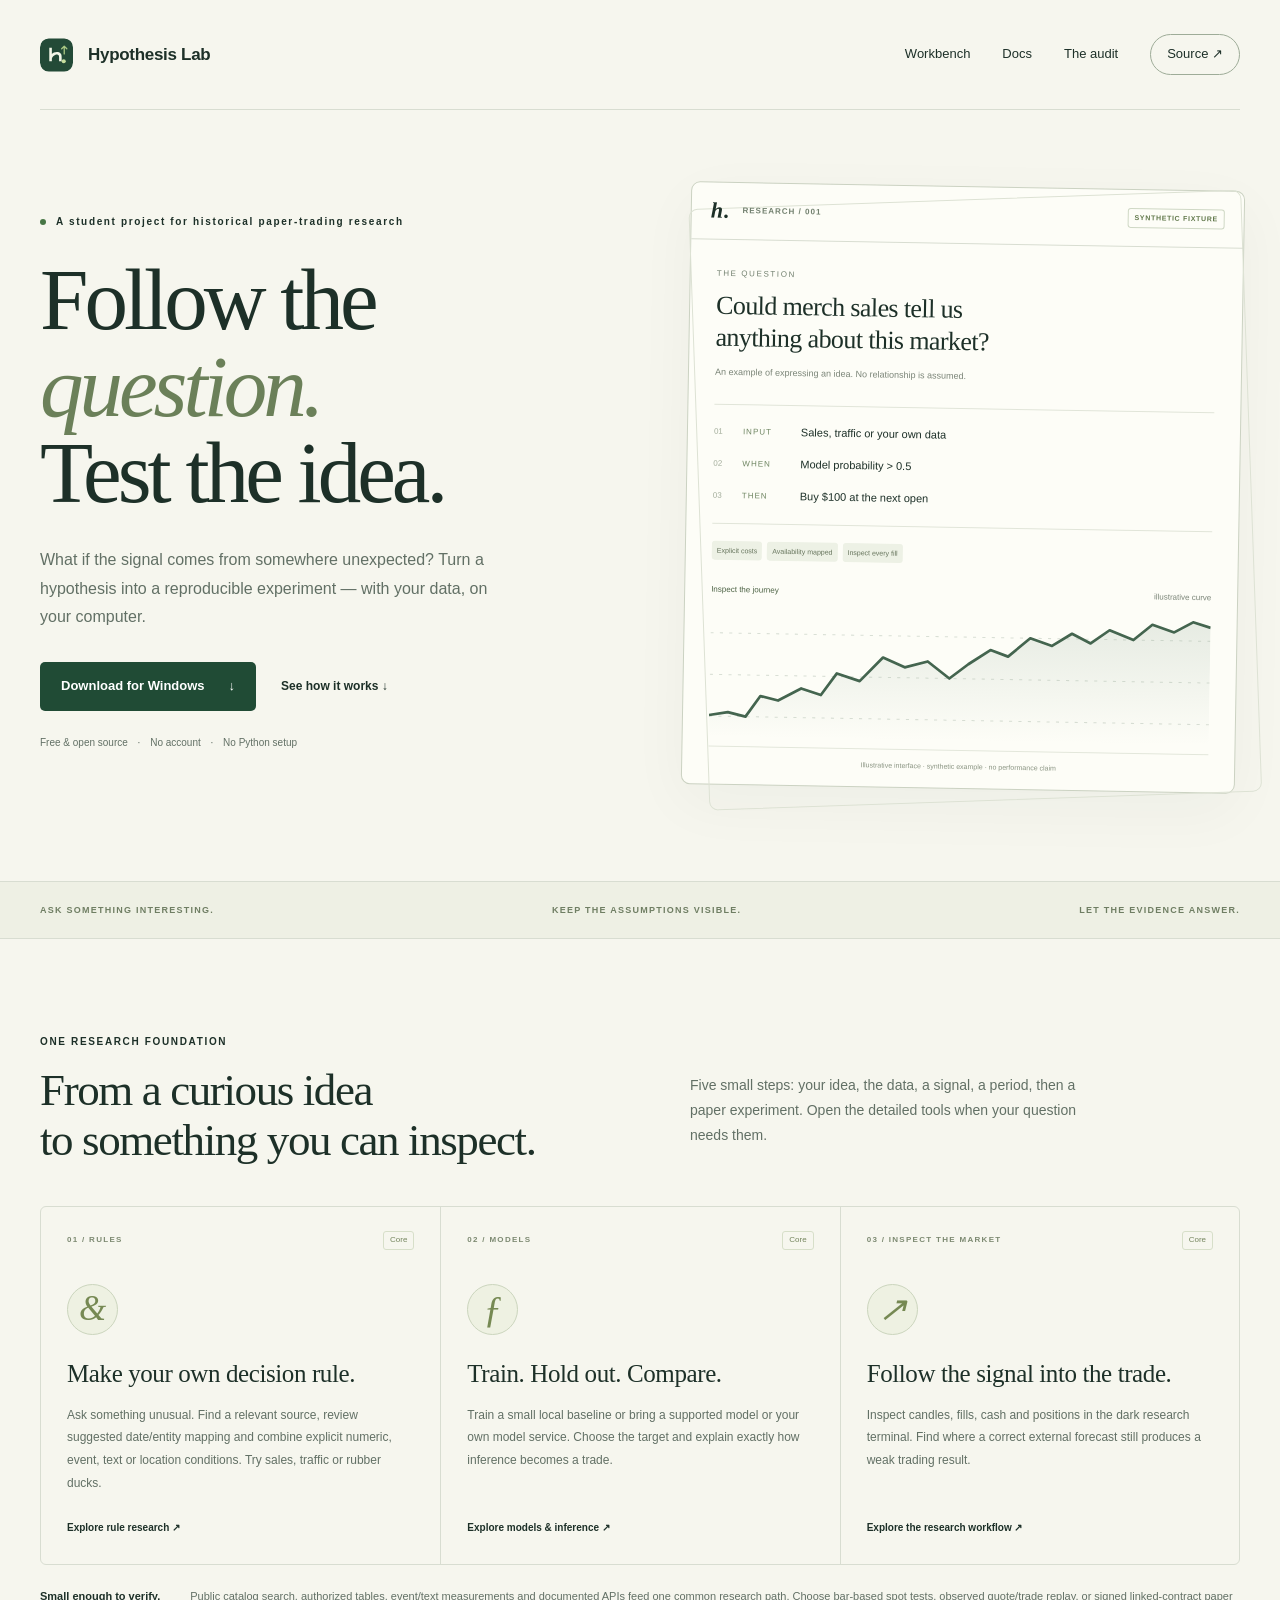
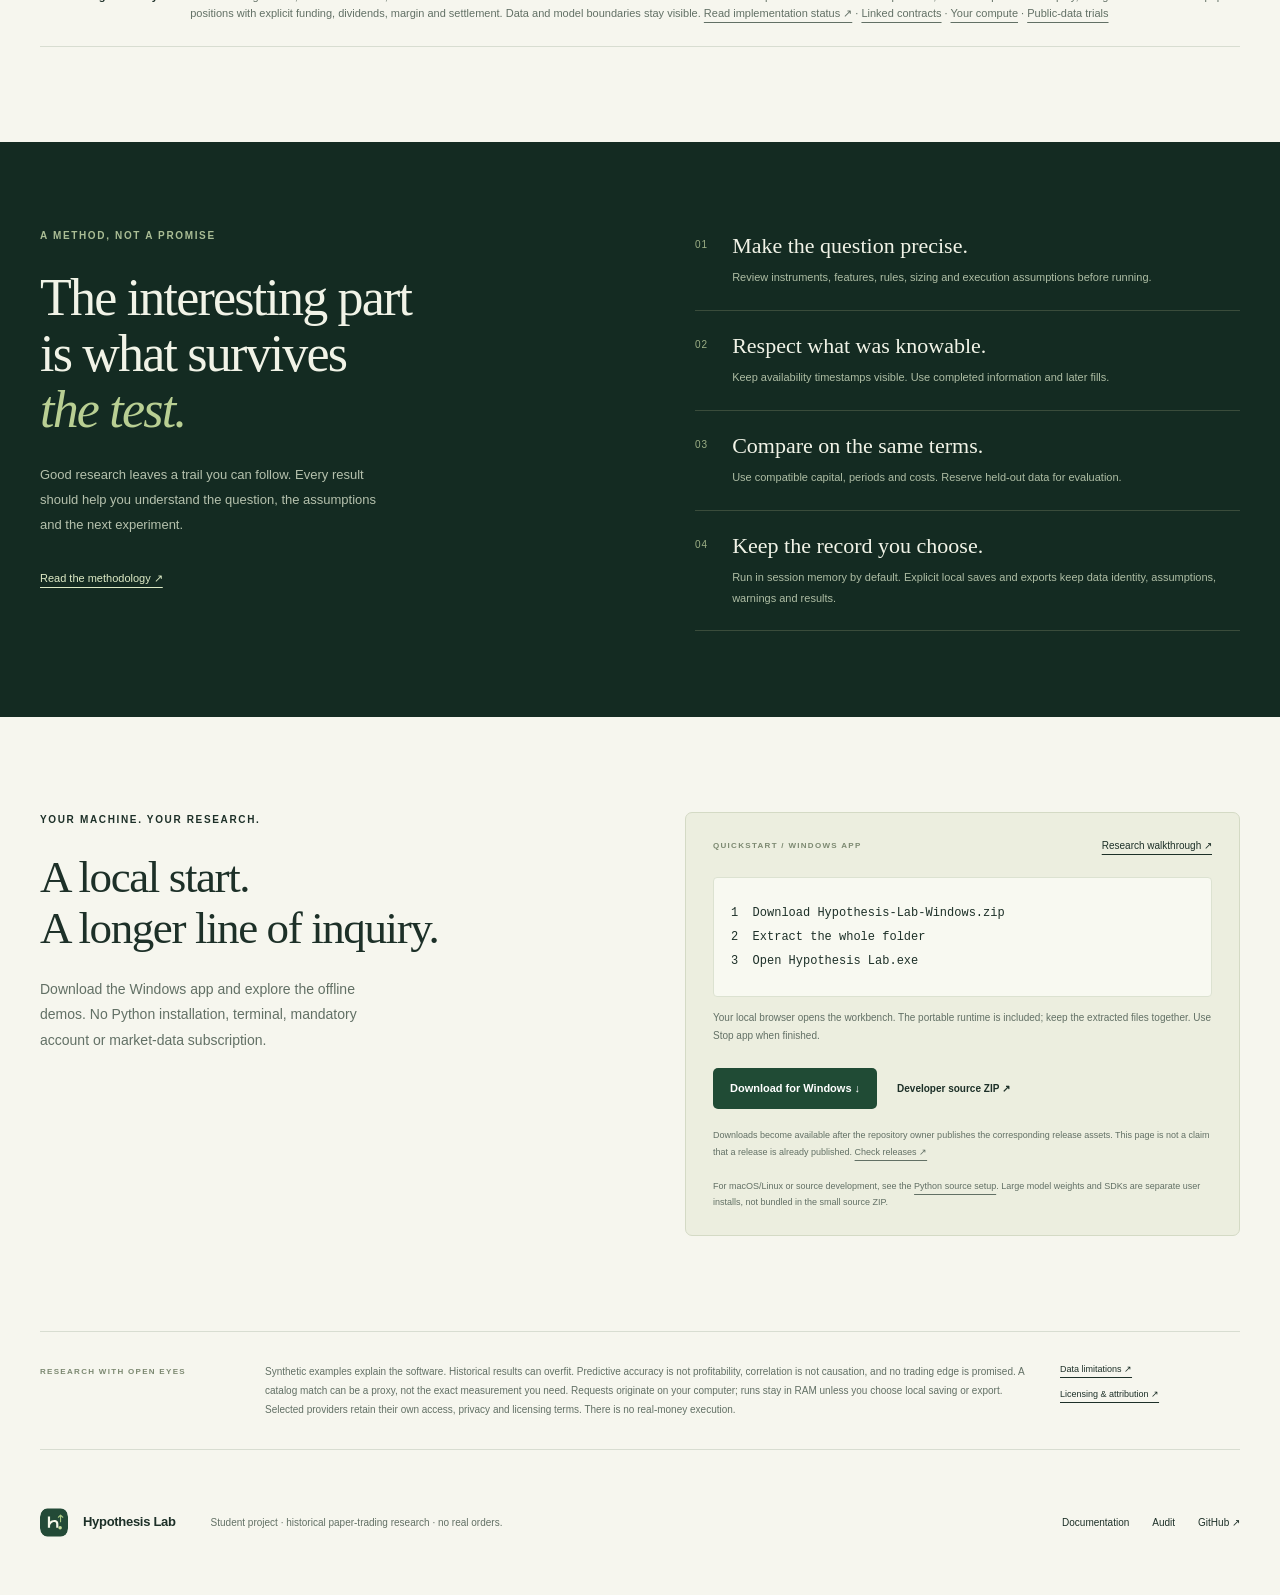
==== commit 63baf352: "4th new" ====
--- a/site/index.html
+++ b/site/index.html
@@ -41,7 +41,7 @@
         <article class="mode-card"><div class="card-top"><span class="card-index">02 / MODELS</span><span class="capability">Core</span></div><div class="card-symbol model-symbol" aria-hidden="true">ƒ</div><h3>Train. Hold out. Compare.</h3><p>Train a small local baseline or bring a supported model or your own model service. Choose the target and explain exactly how inference becomes a trade.</p><a href="docs/model-inputs.html">Explore models & inference <span aria-hidden="true">↗</span></a></article>
         <article class="mode-card"><div class="card-top"><span class="card-index">03 / INSPECT THE MARKET</span><span class="capability">Core</span></div><div class="card-symbol" aria-hidden="true">↗</div><h3>Follow the signal into the trade.</h3><p>Inspect candles, fills, cash and positions in the dark research terminal. Find where a correct external forecast still produces a weak trading result.</p><a href="docs/research-workflow.html">Explore the research workflow <span aria-hidden="true">↗</span></a></article>
       </div>
-      <div class="scope-note"><b>Small enough to verify.</b><p>Public catalog search, authorized tables, event/text measurements and documented APIs feed one common research path. The simulator is long-only spot, using supplied bar opens, explicit fees and delay assumptions; supported model and source boundaries remain explicit. <a href="status.html">Read implementation status ↗</a></p></div>
+      <div class="scope-note"><b>Small enough to verify.</b><p>Public catalog search, authorized tables, event/text measurements and documented APIs feed one common research path. Choose bar-based spot tests, observed quote/trade replay, or signed linked-contract paper positions with explicit funding, dividends, margin and settlement. Data and model boundaries stay visible. <a href="status.html">Read implementation status ↗</a> · <a href="docs/linked-contracts.html">Linked contracts</a> · <a href="docs/compute-integration.html">Your compute</a> · <a href="docs/public-strategy-results.html">Public-data trials</a></p></div>
     </section>
     <section class="method-section" id="inside"><div class="wrap method-layout"><div><p class="eyebrow">A METHOD, NOT A PROMISE</p><h2>The interesting part<br>is what survives<br><em>the test.</em></h2><p>Good research leaves a trail you can follow. Every result should help you understand the question, the assumptions and the next experiment.</p><a class="light-link" href="docs/backtesting-methodology.html">Read the methodology ↗</a></div><ol class="method-steps"><li><span>01</span><div><h3>Make the question precise.</h3><p>Review instruments, features, rules, sizing and execution assumptions before running.</p></div></li><li><span>02</span><div><h3>Respect what was knowable.</h3><p>Keep availability timestamps visible. Use completed information and later fills.</p></div></li><li><span>03</span><div><h3>Compare on the same terms.</h3><p>Use compatible capital, periods and costs. Reserve held-out data for evaluation.</p></div></li><li><span>04</span><div><h3>Keep the record you choose.</h3><p>Run in session memory by default. Explicit local saves and exports keep data identity, assumptions, warnings and results.</p></div></li></ol></div></section>
     <section class="section wrap start-section" id="download"><div class="section-heading"><p class="eyebrow">YOUR MACHINE. YOUR RESEARCH.</p><h2>A local start.<br>A longer line of inquiry.</h2><p>Download the Windows app and explore the offline demos. No Python installation, terminal, mandatory account or market-data subscription.</p></div><div class="install-card"><div class="install-heading"><span class="card-index">QUICKSTART / WINDOWS APP</span><a href="docs/research-workflow.html">Research walkthrough ↗</a></div><pre><code>1  Download Hypothesis-Lab-Windows.zip
